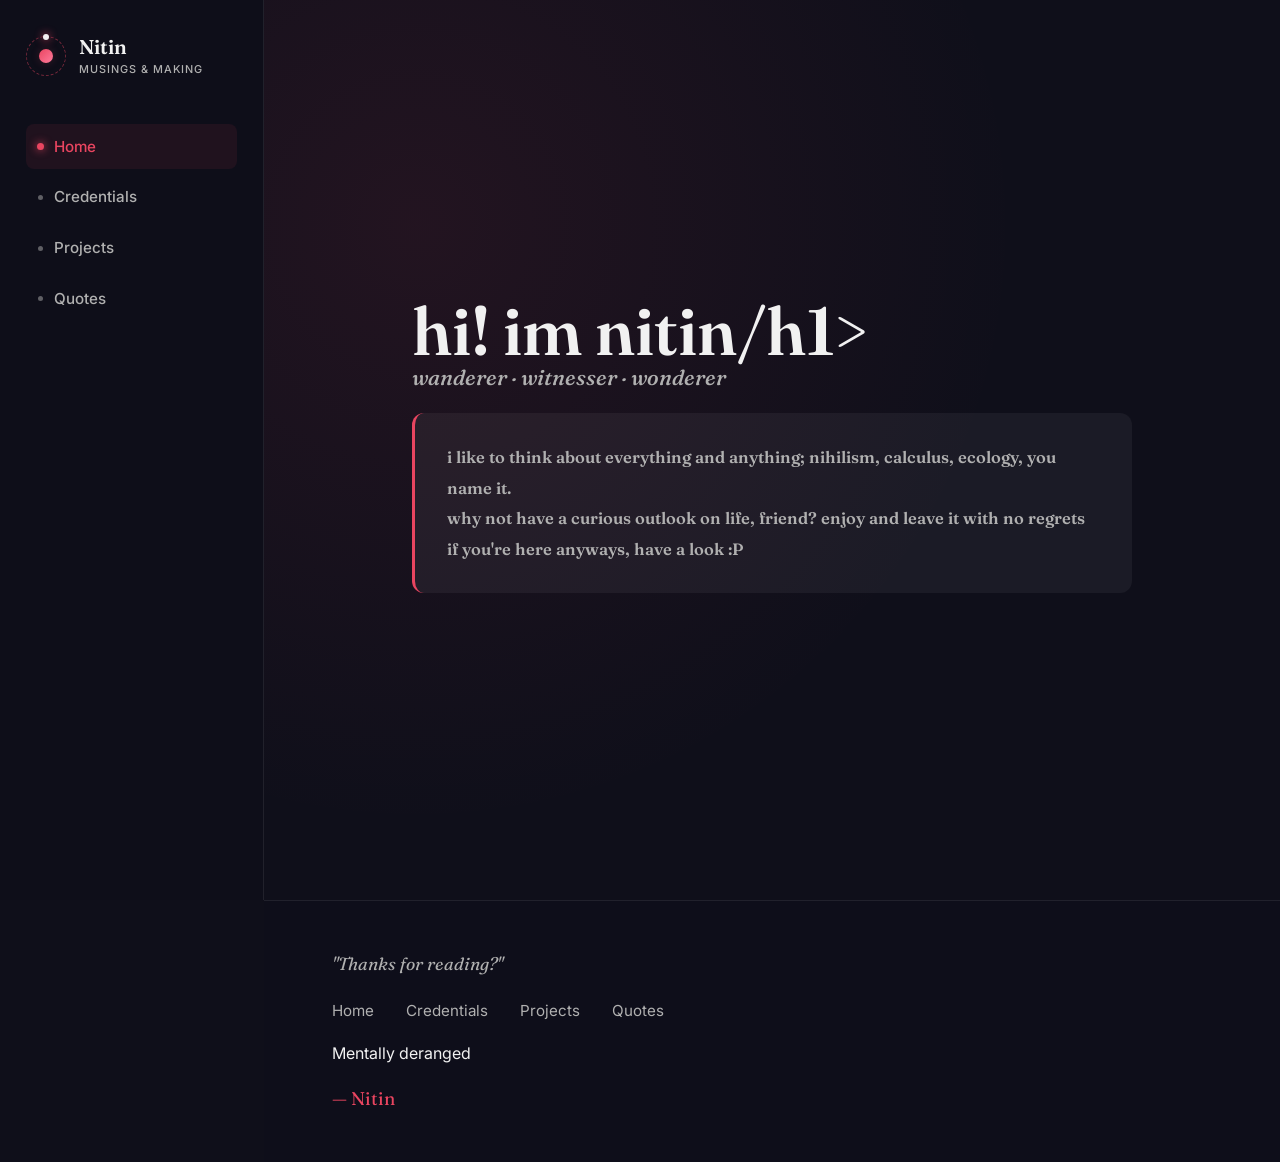
==== index.html @ f8d07496 "Revise hero section text and bio content Updated hero section content and modified text." ====
<!DOCTYPE html>
<html lang="en">
<head>
  <meta charset="UTF-8" />
  <meta name="viewport" content="width=device-width, initial-scale=1.0" />
  <title>Nitin</title>
  <meta name="description" content="Nitin's personal site — computational modelling, interdisciplinary science, and musings on consciousness, existence, and nature." />
  <link rel="stylesheet" href="style.css" />
</head>
<body>

  <div id="progress-bar"></div>

  <aside class="sidebar" id="sidebar">
    <div>
      <a href="index.html" class="brand">
        <span class="brand-orbit">
          <span class="brand-ring"><span class="brand-dot"></span></span>
          <span class="brand-planet"></span>
        </span>
        <span class="brand-text">Nitin<small>Musings &amp; Making</small></span>
      </a>

      <nav class="sidebar-nav">
        <ul>
          <li><a href="index.html" class="active">Home</a></li>
          <li><a href="credentials.html">Credentials</a></li>
          <li><a href="projects.html">Projects</a></li>
          <li><a href="quotes.html">Quotes</a></li>
        </ul>
      </nav>
    </div>
  </aside>

  <button class="sidebar-toggle" id="sidebarToggle" aria-label="Toggle menu">
    <span></span><span></span><span></span>
  </button>
  <div class="sidebar-scrim" id="sidebarScrim"></div>

  <main class="main-content">

    <section class="page-section hero" id="hero">
      <div class="container">
        <h1>hi! im nitin/h1>
        <p class="subtitle">wanderer · witnesser · wonderer</p>
        
        <div class="bio">
          <blockquote class="hero-poem">
            <p>i like to think about everything and anything; nihilism, calculus, ecology, you name it.</p>
            <p>why not have a curious outlook on life, friend? enjoy and leave it with no regrets</p>
            <p>if you're here anyways, have a look :P</p>
        </div>
      </div>
    </section>

    <footer>
      <div class="footer-content">
        <p class="footer-quote">"Thanks for reading?"</p>
        <nav class="footer-links" aria-label="Footer Navigation">
          <a href="index.html">Home</a>
          <a href="credentials.html">Credentials</a>
          <a href="projects.html">Projects</a>
          <a href="quotes.html">Quotes</a>
        </nav>
        <p class="footer-subtext">Mentally deranged</p>
        <p class="signature">— Nitin</p>
      </div>
    </footer>

  </main>

  <button class="back-to-top" id="backToTop" aria-label="Back to top">↑</button>

  <script src="script.js"></script>
</body>
</html>
---- style.css ----
/* =========================================================
   Nitin's Musings — shared stylesheet
   ========================================================= */

@import url('https://fonts.googleapis.com/css2?family=Fraunces:ital,opsz,wght@0,9..144,500;0,9..144,600;0,9..144,700;1,9..144,500&family=Inter:wght@400;500;600;700&display=swap');

/* --- Reset & Base --- */
* {
  margin: 0;
  padding: 0;
  box-sizing: border-box;
}

:root {
  --bg-primary: #0f0f1a;
  --bg-secondary: #1a1a2e;
  --bg-card: rgba(255, 255, 255, 0.05);
  --bg-card-hover: rgba(255, 255, 255, 0.1);
  --text-primary: #f1f1f1;
  --text-secondary: #b0b0b0;
  --highlight: #e94560;
  --highlight-soft: #ff7b9c;
  --border-color: rgba(255, 255, 255, 0.08);
  --shadow-color: rgba(233, 69, 96, 0.2);
  --sidebar-bg: rgba(15, 15, 26, 0.97);
  --sidebar-width: 264px;

  --font-display: 'Fraunces', Georgia, serif;
  --font-body: 'Inter', 'Segoe UI', Tahoma, Geneva, Verdana, sans-serif;
}

html {
  scroll-behavior: smooth;
}

body {
  font-family: var(--font-body);
  background: var(--bg-primary);
  color: var(--text-primary);
  line-height: 1.7;
  overflow-x: hidden;
}

@media (prefers-reduced-motion: reduce) {
  html { scroll-behavior: auto; }
  *, *::before, *::after {
    animation-duration: 0.01ms !important;
    animation-iteration-count: 1 !important;
    transition-duration: 0.01ms !important;
    scroll-behavior: auto !important;
  }
}

a { color: inherit; }

/* --- Progress Bar --- */
#progress-bar {
  position: fixed;
  top: 0;
  left: 0;
  height: 3px;
  background: linear-gradient(90deg, var(--highlight), var(--highlight-soft));
  width: 0%;
  z-index: 1200;
  transition: width 0.1s;
}

/* =========================================================
   Sidebar
   ========================================================= */

.sidebar {
  position: fixed;
  top: 0;
  left: 0;
  width: var(--sidebar-width);
  height: 100vh;
  background: var(--sidebar-bg);
  backdrop-filter: blur(14px);
  border-right: 1px solid var(--border-color);
  display: flex;
  flex-direction: column;
  justify-content: space-between;
  padding: 2.2rem 1.6rem;
  z-index: 1000;
  transition: transform 0.35s ease;
}

.brand {
  display: flex;
  align-items: center;
  gap: 0.85rem;
  text-decoration: none;
}

.brand-orbit {
  position: relative;
  width: 40px;
  height: 40px;
  flex-shrink: 0;
}

.brand-planet {
  position: absolute;
  inset: 13px;
  border-radius: 50%;
  background: linear-gradient(135deg, var(--highlight), var(--highlight-soft));
  box-shadow: 0 0 10px var(--shadow-color);
}

.brand-ring {
  position: absolute;
  inset: 0;
  border: 1px dashed rgba(233, 69, 96, 0.45);
  border-radius: 50%;
  animation: spin 7s linear infinite;
}

.brand-dot {
  position: absolute;
  top: -3px;
  left: 50%;
  transform: translateX(-50%);
  width: 6px;
  height: 6px;
  background: var(--text-primary);
  border-radius: 50%;
  box-shadow: 0 0 8px var(--highlight);
}

@keyframes spin {
  to { transform: rotate(360deg); }
}

.brand-text {
  font-family: var(--font-display);
  font-weight: 600;
  font-size: 1.25rem;
  line-height: 1.2;
  color: var(--text-primary);
}

.brand-text small {
  display: block;
  font-family: var(--font-body);
  font-weight: 500;
  font-size: 0.68rem;
  letter-spacing: 0.09em;
  text-transform: uppercase;
  color: var(--text-secondary);
  margin-top: 0.25rem;
}

.sidebar-nav {
  margin-top: 3rem;
  flex: 1;
}

.sidebar-nav ul {
  list-style: none;
  display: flex;
  flex-direction: column;
  gap: 0.35rem;
}

.sidebar-nav a {
  display: flex;
  align-items: center;
  gap: 0.7rem;
  text-decoration: none;
  color: var(--text-secondary);
  font-weight: 500;
  font-size: 0.95rem;
  padding: 0.6rem 0.75rem;
  border-radius: 8px;
  position: relative;
  transition: color 0.25s, background 0.25s;
}

.sidebar-nav a::before {
  content: '';
  width: 5px;
  height: 5px;
  border-radius: 50%;
  background: var(--text-secondary);
  opacity: 0.5;
  flex-shrink: 0;
  transition: background 0.25s, opacity 0.25s, transform 0.25s;
}

.sidebar-nav a:hover {
  color: var(--text-primary);
  background: var(--bg-card);
}

.sidebar-nav a.active {
  color: var(--highlight);
  background: rgba(233, 69, 96, 0.08);
}

.sidebar-nav a.active::before {
  background: var(--highlight);
  opacity: 1;
  transform: scale(1.4);
  box-shadow: 0 0 6px var(--highlight);
}

.sidebar-bottom {
  border-top: 1px solid var(--border-color);
  padding-top: 1.3rem;
}

.sidebar-quote {
  font-family: var(--font-display);
  font-style: italic;
  font-size: 0.88rem;
  color: var(--text-secondary);
  opacity: 0.8;
  line-height: 1.6;
}

/* --- Mobile sidebar toggle --- */
.sidebar-toggle {
  display: none;
  position: fixed;
  top: 1rem;
  right: 1rem;
  z-index: 1300;
  width: 44px;
  height: 44px;
  border-radius: 10px;
  background: var(--sidebar-bg);
  border: 1px solid var(--border-color);
  flex-direction: column;
  align-items: center;
  justify-content: center;
  gap: 5px;
  cursor: pointer;
}

.sidebar-toggle span {
  display: block;
  width: 20px;
  height: 2px;
  background: var(--text-primary);
  border-radius: 2px;
  transition: all 0.3s;
}

.sidebar-toggle.active span:nth-child(1) { transform: translateY(7px) rotate(45deg); }
.sidebar-toggle.active span:nth-child(2) { opacity: 0; }
.sidebar-toggle.active span:nth-child(3) { transform: translateY(-7px) rotate(-45deg); }

.sidebar-scrim {
  display: none;
  position: fixed;
  inset: 0;
  background: rgba(0, 0, 0, 0.5);
  z-index: 999;
  opacity: 0;
  pointer-events: none;
  transition: opacity 0.3s;
}

.sidebar-scrim.visible {
  opacity: 1;
  pointer-events: auto;
}

/* =========================================================
   Main content
   ========================================================= */

.main-content {
  margin-left: var(--sidebar-width);
  min-height: 100vh;
}

.page-section {
  padding: 5.5rem 3rem;
  min-height: 100vh;
  display: flex;
  flex-direction: column;
  justify-content: center;
}

.page-section:nth-child(even) {
  background: var(--bg-secondary);
}

.container {
  max-width: 880px;
  margin: 0 auto;
  width: 100%;
}

.section-divider {
  width: 56px;
  height: 3px;
  margin-bottom: 2.2rem;
  background: linear-gradient(90deg, var(--highlight), var(--highlight-soft));
  border-radius: 2px;
}

.eyebrow {
  font-family: var(--font-body);
  font-size: 0.78rem;
  letter-spacing: 0.14em;
  text-transform: uppercase;
  color: var(--highlight);
  font-weight: 600;
  margin-bottom: 0.6rem;
  display: block;
}

h1, h2, h3 {
  font-family: var(--font-display);
}

h2 {
  font-size: 2.5rem;
  font-weight: 600;
  margin-bottom: 0.6rem;
  color: var(--text-primary);
}

.section-intro {
  color: var(--text-secondary);
  font-size: 1.08rem;
  margin: 1rem 0 2.5rem;
  max-width: 640px;
}

/* --- Hero --- */
.hero {
  text-align: left;
  background: radial-gradient(circle at 15% 25%, rgba(233, 69, 96, 0.09) 0%, transparent 55%);
  position: relative;
  min-height: 100vh;
}

.hero .container { max-width: 720px; }

.hero .kicker {
  font-family: var(--font-body);
  font-size: 0.85rem;
  letter-spacing: 0.14em;
  text-transform: uppercase;
  color: var(--highlight);
  font-weight: 600;
  margin-bottom: 1.2rem;
}

.hero h1 {
  font-size: 4.2rem;
  font-weight: 600;
  line-height: 1.05;
  margin-bottom: 0.7rem;
  color: var(--text-primary);
}

.hero .subtitle {
  font-family: var(--font-display);
  font-style: italic;
  font-size: 1.35rem;
  color: var(--text-secondary);
  margin-bottom: 1.5rem;
  font-weight: 500;
}

.hero .bio {
  background: var(--bg-card);
  padding: 1.8rem 2rem;
  border-radius: 12px;
  border-left: 3px solid var(--highlight);
  margin-top: 1.5rem;
}

.hero .bio p {
  color: var(--text-secondary);
  font-size: 1.03rem;
  line-height: 1.85;
}

.hero .cta-row {
  display: flex;
  gap: 1rem;
  margin-top: 2rem;
  flex-wrap: wrap;
}

/* --- Thought Cards --- */
.thought-card {
  background: var(--bg-card);
  padding: 2.2rem;
  border-radius: 12px;
  border-left: 4px solid var(--highlight);
  transition: transform 0.3s, background 0.3s, box-shadow 0.3s;
  margin-bottom: 2rem;
  box-shadow: 0 2px 8px rgba(0, 0, 0, 0.2);
}

.thought-card:hover {
  transform: translateY(-4px);
  background: var(--bg-card-hover);
  box-shadow: 0 8px 30px var(--shadow-color);
}

.thought-card h3 {
  color: var(--highlight);
  margin-bottom: 1rem;
  font-size: 1.4rem;
  font-weight: 600;
}

.thought-card p {
  color: var(--text-secondary);
  margin-bottom: 1rem;
  line-height: 1.85;
}

.thought-card p:last-child { margin-bottom: 0; }

.thought-card .card-quote {
  font-family: var(--font-display);
  font-style: italic;
  color: var(--text-primary);
  padding: 1rem 1.5rem;
  border-left: 3px solid var(--highlight);
  margin: 1rem 0;
  background: rgba(255, 255, 255, 0.03);
  border-radius: 0 8px 8px 0;
}

.attribution {
  color: var(--text-secondary);
  font-size: 0.85rem;
  margin-top: 0.6rem;
  opacity: 0.7;
}

/* --- Buttons --- */
.btn {
  display: inline-block;
  padding: 0.8rem 2.1rem;
  background: var(--highlight);
  color: #fff;
  text-decoration: none;
  border-radius: 8px;
  font-weight: 600;
  font-size: 0.95rem;
  transition: transform 0.3s, box-shadow 0.3s;
  box-shadow: 0 4px 12px rgba(233, 69, 96, 0.3);
}

.btn:hover {
  transform: translateY(-2px);
  box-shadow: 0 6px 20px rgba(233, 69, 96, 0.4);
}

.btn-outline {
  display: inline-block;
  padding: 0.8rem 2.1rem;
  background: transparent;
  color: var(--text-primary);
  text-decoration: none;
  border-radius: 8px;
  font-weight: 600;
  font-size: 0.95rem;
  border: 1px solid var(--border-color);
  transition: border-color 0.3s, color 0.3s;
}

.btn-outline:hover {
  border-color: var(--highlight);
  color: var(--highlight);
}

/* --- Quote Teaser --- */
.quote-teaser {
  text-align: left;
  padding: 3rem;
  background: var(--bg-card);
  border-radius: 12px;
  border: 1px solid var(--border-color);
}

.quote-teaser p:first-child {
  font-size: 1.25rem;
  color: var(--text-primary);
  font-family: var(--font-display);
}

.quote-teaser p {
  color: var(--text-secondary);
  margin: 0.8rem 0 1.6rem;
}

/* =========================================================
   Credentials section
   ========================================================= */

.cred-block {
  margin-bottom: 3rem;
}

.cred-block:last-child { margin-bottom: 0; }

.cred-block h3 {
  font-size: 1.15rem;
  color: var(--highlight);
  margin-bottom: 1.2rem;
  font-weight: 600;
}

.cred-card {
  background: var(--bg-card);
  border: 1px solid var(--border-color);
  border-radius: 12px;
  padding: 1.5rem 1.7rem;
  margin-bottom: 1rem;
  transition: background 0.25s, transform 0.25s;
}

.cred-card:hover {
  background: var(--bg-card-hover);
  transform: translateY(-2px);
}

.cred-card-top {
  display: flex;
  justify-content: space-between;
  align-items: baseline;
  gap: 1rem;
  flex-wrap: wrap;
}

.cred-card-title {
  font-weight: 600;
  color: var(--text-primary);
  font-size: 1.02rem;
}

.cred-card-meta {
  color: var(--text-secondary);
  font-size: 0.85rem;
  white-space: nowrap;
}

.cred-card-sub {
  color: var(--text-secondary);
  font-size: 0.92rem;
  margin-top: 0.3rem;
}

.cred-grid {
  display: grid;
  grid-template-columns: repeat(2, 1fr);
  gap: 1rem;
}

.cred-grid .cred-card { margin-bottom: 0; }

.badge {
  display: inline-block;
  font-size: 0.72rem;
  font-weight: 600;
  letter-spacing: 0.04em;
  padding: 0.25rem 0.6rem;
  border-radius: 999px;
  background: rgba(233, 69, 96, 0.12);
  color: var(--highlight-soft);
  margin-top: 0.6rem;
}

.pill-row {
  display: flex;
  flex-wrap: wrap;
  gap: 0.6rem;
}

.pill {
  padding: 0.5rem 1.1rem;
  border-radius: 999px;
  background: var(--bg-card);
  border: 1px solid var(--border-color);
  color: var(--text-primary);
  font-size: 0.88rem;
  font-weight: 500;
}

.pill.pill-accent {
  border-color: rgba(233, 69, 96, 0.4);
  color: var(--highlight-soft);
}

/* =========================================================
   Projects page
   ========================================================= */

.projects-grid {
  display: grid;
  grid-template-columns: repeat(2, 1fr);
  gap: 1.4rem;
}

.project-card {
  background: var(--bg-card);
  border: 1px solid var(--border-color);
  border-radius: 12px;
  padding: 1.8rem;
  transition: transform 0.3s, background 0.3s, box-shadow 0.3s;
}

.project-card:hover {
  transform: translateY(-4px);
  background: var(--bg-card-hover);
  box-shadow: 0 8px 30px var(--shadow-color);
}

.empty-state {
  grid-column: 1 / -1;
  text-align: center;
  padding: 3.5rem 2rem;
  border: 1px dashed var(--border-color);
  border-radius: 12px;
  color: var(--text-secondary);
}

.empty-state-sub {
  font-size: 0.9rem;
  opacity: 0.7;
  margin-top: 0.5rem;
}

.empty-state code {
  background: var(--bg-card);
  padding: 0.15rem 0.4rem;
  border-radius: 4px;
  font-size: 0.85em;
}

/* =========================================================
   Quotes page
   ========================================================= */

.quotes-grid {
  display: grid;
  grid-template-columns: repeat(2, 1fr);
  gap: 1.4rem;
}

.quote-card {
  background: var(--bg-card);
  border: 1px solid var(--border-color);
  border-radius: 12px;
  padding: 1.8rem;
  display: flex;
  flex-direction: column;
  justify-content: space-between;
  transition: transform 0.3s, background 0.3s, box-shadow 0.3s;
}

.quote-card:hover {
  transform: translateY(-4px);
  background: var(--bg-card-hover);
  box-shadow: 0 8px 30px var(--shadow-color);
}

.quote-card blockquote {
  font-family: var(--font-display);
  font-style: italic;
  font-size: 1.12rem;
  color: var(--text-primary);
  line-height: 1.6;
  margin-bottom: 1.2rem;
}

.quote-card .attribution { margin-top: 0; }

.quote-tag {
  display: inline-block;
  font-size: 0.7rem;
  letter-spacing: 0.08em;
  text-transform: uppercase;
  color: var(--highlight);
  font-weight: 600;
  margin-bottom: 0.9rem;
}

/* --- Footer --- */
footer {
  background: var(--sidebar-bg);
  padding: 3rem;
  border-top: 1px solid var(--border-color);
}

.footer-content { max-width: 880px; margin: 0 auto; }

.footer-quote {
  font-family: var(--font-display);
  font-style: italic;
  margin-bottom: 1.2rem;
  color: var(--text-secondary);
  font-size: 1.1rem;
}

.footer-links {
  display: flex;
  gap: 2rem;
  margin: 1rem 0;
}

.footer-links a {
  color: var(--text-secondary);
  text-decoration: none;
  transition: color 0.3s;
  font-size: 0.95rem;
}

.footer-links a:hover { color: var(--highlight); }

.signature {
  font-family: var(--font-display);
  font-size: 1.15rem;
  color: var(--highlight);
  margin-top: 1rem;
}

/* --- Back to Top --- */
.back-to-top {
  position: fixed;
  bottom: 2rem;
  right: 2rem;
  z-index: 900;
  background: var(--highlight);
  color: #fff;
  border: none;
  border-radius: 50%;
  width: 46px;
  height: 46px;
  font-size: 1.4rem;
  cursor: pointer;
  box-shadow: 0 4px 12px rgba(0, 0, 0, 0.4);
  transition: transform 0.3s, opacity 0.3s;
  display: flex;
  align-items: center;
  justify-content: center;
  opacity: 0;
  pointer-events: none;
  transform: translateY(20px);
}

.back-to-top.visible {
  opacity: 1;
  pointer-events: auto;
}

.back-to-top:hover { transform: scale(1.1); }

/* --- Reveal on scroll --- */
.reveal {
  opacity: 0;
  transform: translateY(20px);
  transition: opacity 0.6s ease, transform 0.6s ease;
}

.reveal.in-view {
  opacity: 1;
  transform: translateY(0);
}

:focus-visible {
  outline: 2px solid var(--highlight);
  outline-offset: 3px;
}

/* =========================================================
   Responsive
   ========================================================= */

@media (max-width: 980px) {
  .cred-grid,
  .quotes-grid,
  .projects-grid {
    grid-template-columns: 1fr;
  }
}

@media (max-width: 860px) {
  .sidebar {
    transform: translateX(-100%);
    width: 260px;
  }

  .sidebar.open { transform: translateX(0); }

  .sidebar-toggle { display: flex; }

  .sidebar-scrim { display: block; }

  .main-content { margin-left: 0; }

  .page-section { padding: 4.5rem 1.5rem 3.5rem; }

  .hero h1 { font-size: 2.8rem; }

  .hero .subtitle { font-size: 1.1rem; }

  h2 { font-size: 2rem; }

  .cred-card-top { flex-direction: column; align-items: flex-start; gap: 0.2rem; }
}

@media (max-width: 480px) {
  .hero h1 { font-size: 2.2rem; }

  .thought-card, .cred-card, .quote-card { padding: 1.4rem; }

  .page-section { padding: 4rem 1.1rem 3rem; }

  footer { padding: 2.2rem 1.2rem; }

  .quote-teaser { padding: 2rem 1.4rem; }
}
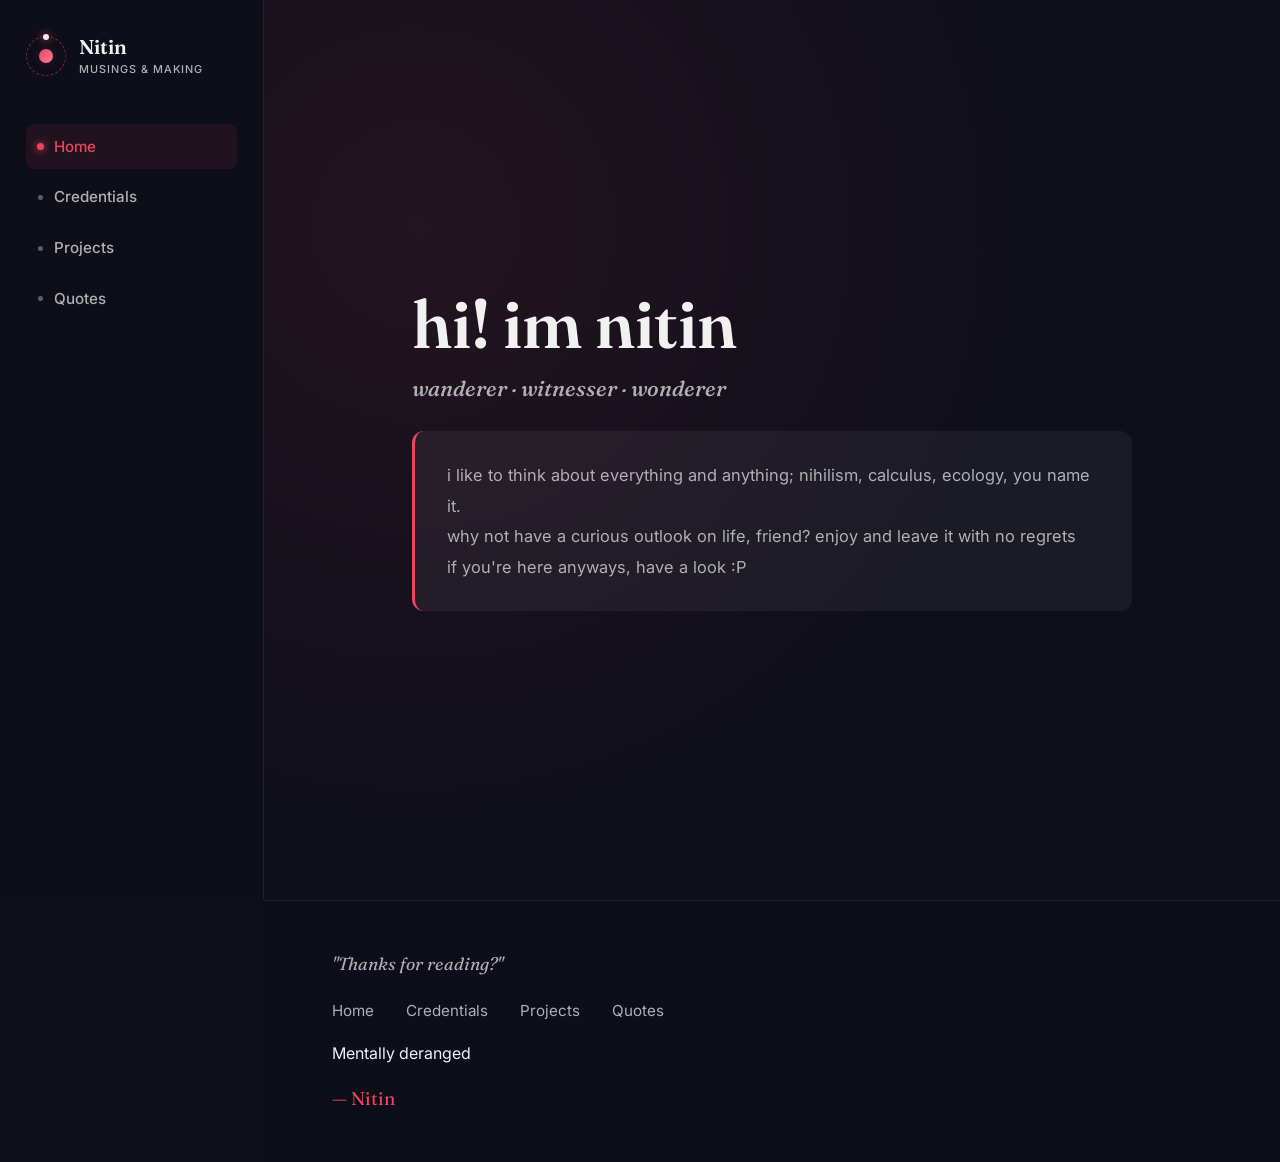
==== commit 65b91043: "Fix HTML closing tag for h1 element" ====
--- a/index.html
+++ b/index.html
@@ -41,7 +41,7 @@
 
     <section class="page-section hero" id="hero">
       <div class="container">
-        <h1>hi! im nitin/h1>
+        <h1>hi! im nitin</h1>
         <p class="subtitle">wanderer · witnesser · wonderer</p>
         
         <div class="bio">
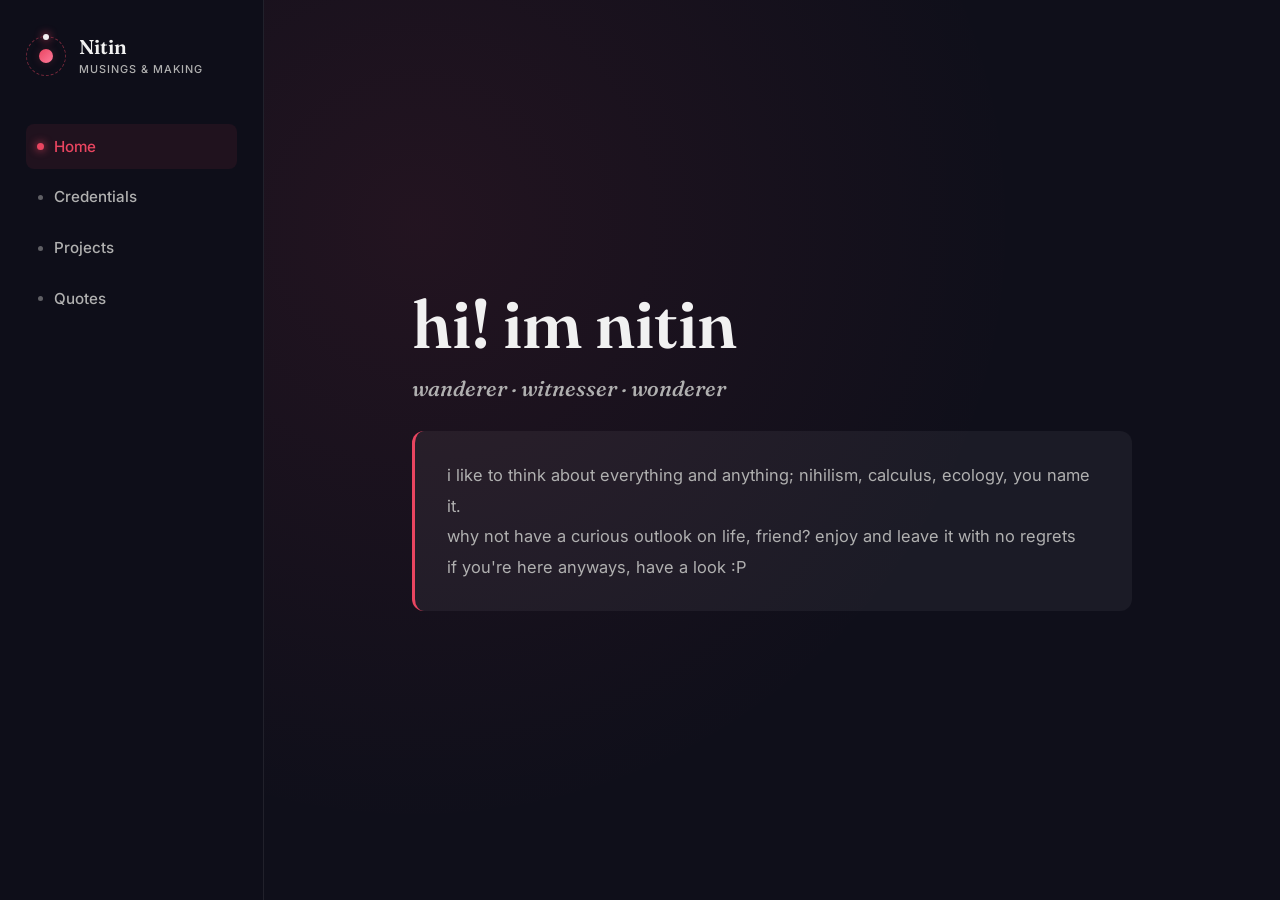
==== commit 06d7b4c9: "Remove footer and back-to-top button from index.html Removed footer section and back-to-top button f" ====
--- a/index.html
+++ b/index.html
@@ -52,25 +52,7 @@
         </div>
       </div>
     </section>
-
-    <footer>
-      <div class="footer-content">
-        <p class="footer-quote">"Thanks for reading?"</p>
-        <nav class="footer-links" aria-label="Footer Navigation">
-          <a href="index.html">Home</a>
-          <a href="credentials.html">Credentials</a>
-          <a href="projects.html">Projects</a>
-          <a href="quotes.html">Quotes</a>
-        </nav>
-        <p class="footer-subtext">Mentally deranged</p>
-        <p class="signature">— Nitin</p>
-      </div>
-    </footer>
-
   </main>
-
-  <button class="back-to-top" id="backToTop" aria-label="Back to top">↑</button>
-
   <script src="script.js"></script>
 </body>
 </html>
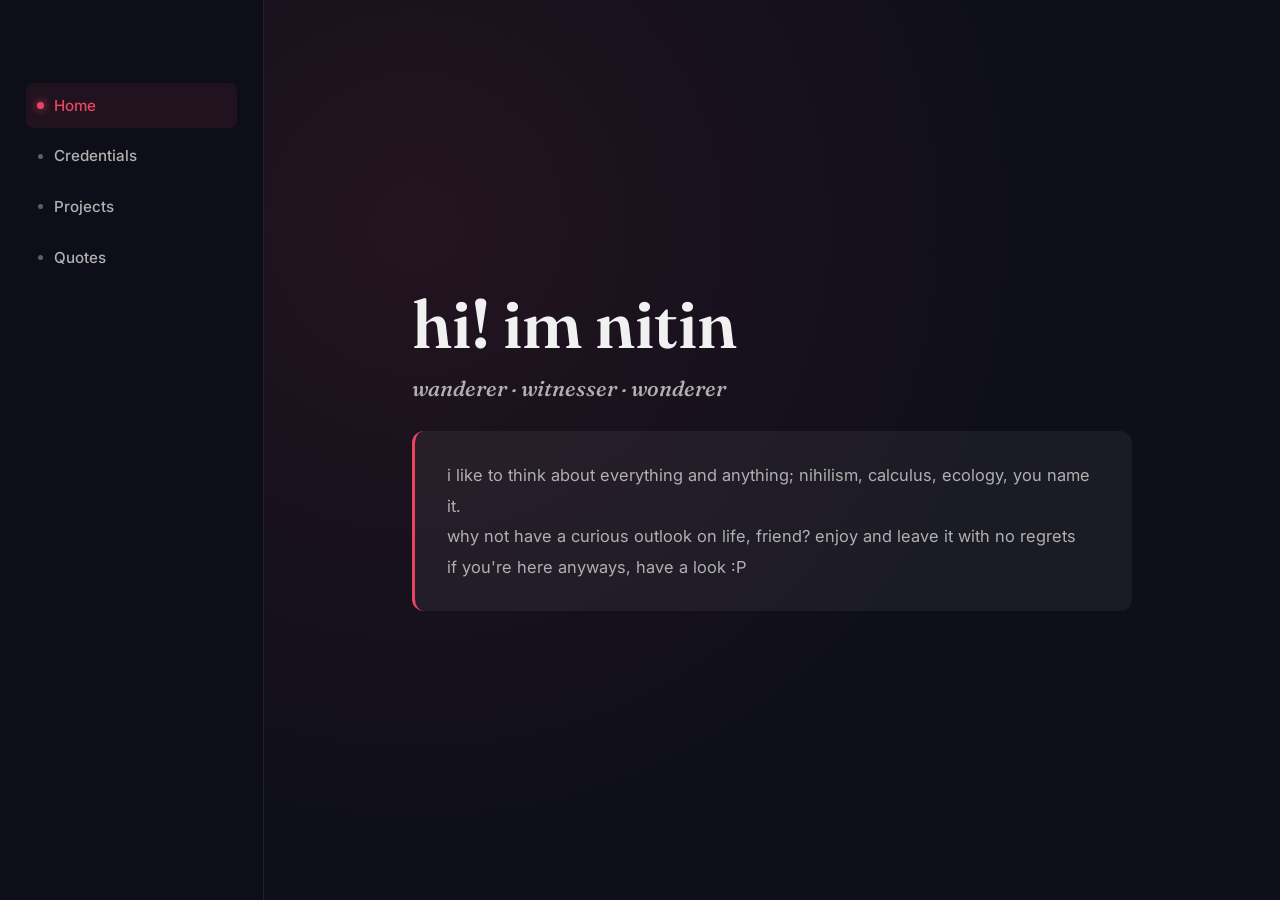
==== commit d37e495b: "Remove brand link from sidebar Removed brand link and associated elements from sidebar." ====
--- a/index.html
+++ b/index.html
@@ -13,14 +13,6 @@
 
   <aside class="sidebar" id="sidebar">
     <div>
-      <a href="index.html" class="brand">
-        <span class="brand-orbit">
-          <span class="brand-ring"><span class="brand-dot"></span></span>
-          <span class="brand-planet"></span>
-        </span>
-        <span class="brand-text">Nitin<small>Musings &amp; Making</small></span>
-      </a>
-
       <nav class="sidebar-nav">
         <ul>
           <li><a href="index.html" class="active">Home</a></li>
